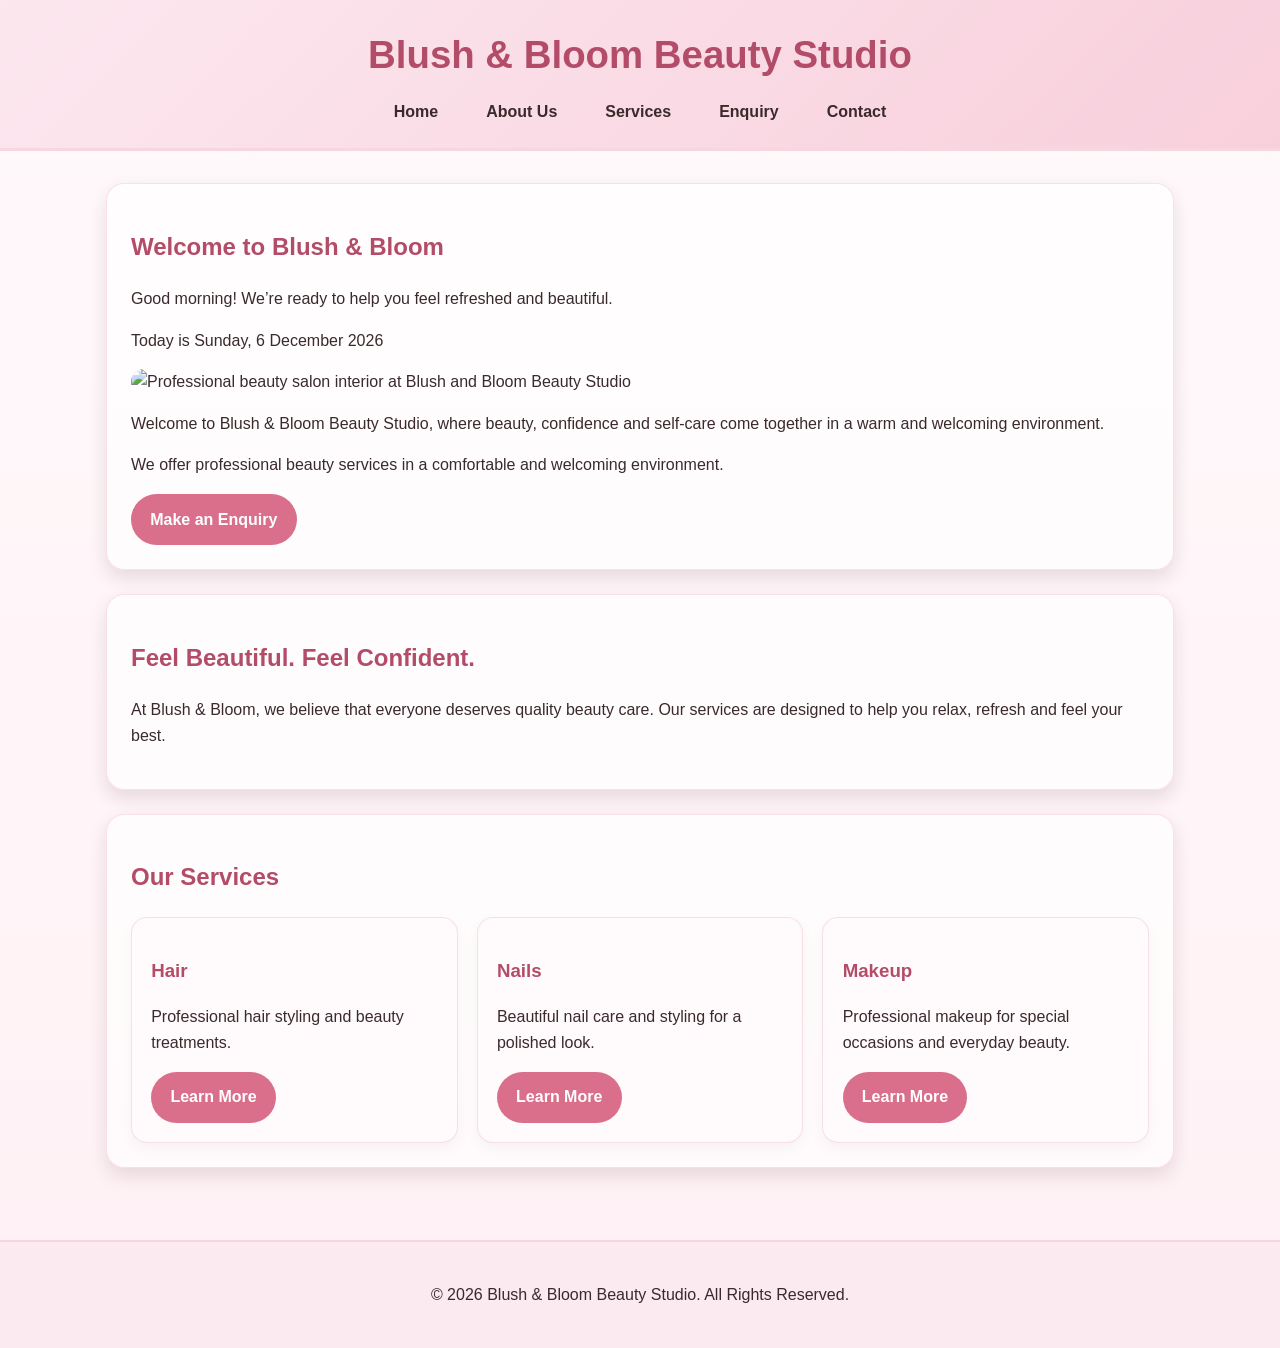
==== index.html @ 786375e1 "Add Blush & Bloom Beauty Studio website files to repository." ====
<!DOCTYPE html>
<html lang="en">

<head>
    <meta charset="UTF-8">
    <meta name="viewport" content="width=device-width, initial-scale=1.0">

    <title>Blush & Bloom Beauty Studio</title>
    <meta name="description" content="Discover Blush & Bloom Beauty Studio in South Africa. Explore professional hair styling, nail care and makeup services in a welcoming beauty studio.">
    <meta name="keywords" content="Blush and Bloom, beauty salon, hair styling, nail care, makeup, beauty treatments">
    <meta name="author" content="Blush & Bloom Beauty Studio">

    <link rel="stylesheet" href="css/style.css">
</head>

<body>
    <header>
        <h1>Blush & Bloom Beauty Studio</h1>

        <nav>
            <ul>
                <li><a href="index.html">Home</a></li>
                <li><a href="about.html">About Us</a></li>
                <li><a href="services.html">Services</a></li>
                <li><a href="enquiry.html">Enquiry</a></li>
                <li><a href="contact.html">Contact</a></li>
            </ul>
        </nav>
    </header>

    <main>
        <section>
            <h2>Welcome to Blush & Bloom</h2>
            <p id="dynamic-message"></p>
            <p id="current-date"></p>
            <img src="images/salon.jpg" alt="Professional beauty salon interior at Blush and Bloom Beauty Studio">

            <p>
                Welcome to Blush & Bloom Beauty Studio, where beauty,
                confidence and self-care come together in a warm and
                welcoming environment.
            </p>

            <p>
                We offer professional beauty services in a comfortable
                and welcoming environment.
            </p>

            <a href="enquiry.html" class="btn">Make an Enquiry</a>
        </section>

        <section>
            <h2>Feel Beautiful. Feel Confident.</h2>

            <p>
                At Blush & Bloom, we believe that everyone deserves
                quality beauty care. Our services are designed to help
                you relax, refresh and feel your best.
            </p>
        </section>

        <section>
            <h2>Our Services</h2>

            <div class="services-container">
                <div class="service-card">
                    <h3>Hair</h3>
                    <p>Professional hair styling and beauty treatments.</p>
                    <a href="services.html" class="btn">Learn More</a>
                </div>

                <div class="service-card">
                    <h3>Nails</h3>
                    <p>Beautiful nail care and styling for a polished look.</p>
                    <a href="services.html" class="btn">Learn More</a>
                </div>

                <div class="service-card">
                    <h3>Makeup</h3>
                    <p>Professional makeup for special occasions and everyday beauty.</p>
                    <a href="services.html" class="btn">Learn More</a>
                </div>
            </div>
        </section>
    </main>

    <footer>
        <p>&copy; 2026 Blush & Bloom Beauty Studio. All Rights Reserved.</p>
    </footer>

    <script src="js/script.js"></script>
</body>
</html>
---- css/style.css ----
:root {
  --rose: #f7d7df;
  --pink: #d96f8a;
  --deep-pink: #b34c68;
  --dark: #3a2a2b;
  --soft: #fffafc;
  --gold: #d4a373;
  --shadow: rgba(42, 24, 31, 0.12);
}

* {
  box-sizing: border-box;
}

body {
  margin: 0;
  font-family: Arial, Helvetica, sans-serif;
  line-height: 1.6;
  color: var(--dark);
  background: linear-gradient(to bottom, #fff9fb, #fff1f5);
}

header {
  background: linear-gradient(135deg, #fce7ef, #f8d0dc);
  padding: 1.5rem 1rem;
  border-bottom: 3px solid var(--rose);
  text-align: center;
}

header h1 {
  margin: 0 0 0.8rem;
  font-size: clamp(2rem, 3vw, 3rem);
  color: var(--deep-pink);
}

nav ul {
  list-style: none;
  display: flex;
  justify-content: center;
  flex-wrap: wrap;
  gap: 1rem;
  padding: 0;
  margin: 0;
}

nav a {
  text-decoration: none;
  color: var(--dark);
  font-weight: 600;
  padding: 0.6rem 1rem;
  border-radius: 999px;
  transition: 0.3s ease;
}

nav a:hover,
nav a:focus {
  background: var(--pink);
  color: white;
}

main {
  max-width: 1100px;
  margin: 0 auto;
  padding: 2rem 1rem 3rem;
}

section {
  background: rgba(255, 255, 255, 0.7);
  border: 1px solid rgba(217, 111, 138, 0.2);
  border-radius: 18px;
  box-shadow: 0 8px 18px var(--shadow);
  padding: 1.5rem;
  margin-bottom: 1.5rem;
}

h2, h3 {
  color: var(--deep-pink);
}

img {
  max-width: 100%;
  height: auto;
  border-radius: 14px;
  display: block;
  margin: 1rem 0;
  cursor: pointer;
  transition: transform 0.3s ease;
}

img.expanded {
  transform: scale(1.4);
  box-shadow: 0 12px 24px rgba(0, 0, 0, 0.18);
}

.btn {
  display: inline-block;
  background: var(--pink);
  color: white;
  text-decoration: none;
  padding: 0.8rem 1.2rem;
  border-radius: 999px;
  font-weight: 700;
  transition: 0.3s ease;
  border: none;
  cursor: pointer;
}

.btn:hover,
.btn:focus {
  background: var(--deep-pink);
}

.services-container {
  display: grid;
  grid-template-columns: repeat(auto-fit, minmax(220px, 1fr));
  gap: 1.2rem;
}

.service-card {
  background: #fffafc;
  border: 1px solid rgba(217, 111, 138, 0.2);
  border-radius: 16px;
  padding: 1.2rem;
  box-shadow: 0 6px 16px rgba(0, 0, 0, 0.04);
}

label {
  font-weight: 600;
}

input, select, textarea {
  width: 100%;
  max-width: 500px;
  padding: 0.8rem;
  margin-top: 0.4rem;
  border: 1px solid #e7b1c0;
  border-radius: 10px;
  font: inherit;
  background: #fff;
}

textarea {
  resize: vertical;
}

form {
  margin-top: 1rem;
}

#form-feedback,
#contact-feedback {
  margin-top: 1rem;
  font-weight: bold;
}

footer {
  text-align: center;
  padding: 1.5rem 1rem;
  background: #fbeaf0;
  color: var(--dark);
  border-top: 2px solid var(--rose);
}

.fade-in {
  opacity: 0;
  transform: translateY(20px);
  animation: fadeIn 0.8s ease forwards;
}

@keyframes fadeIn {
  to {
    opacity: 1;
    transform: translateY(0);
  }
}

@media (max-width: 600px) {
  nav ul {
    flex-direction: column;
  }

  section {
    padding: 1rem;
  }
}
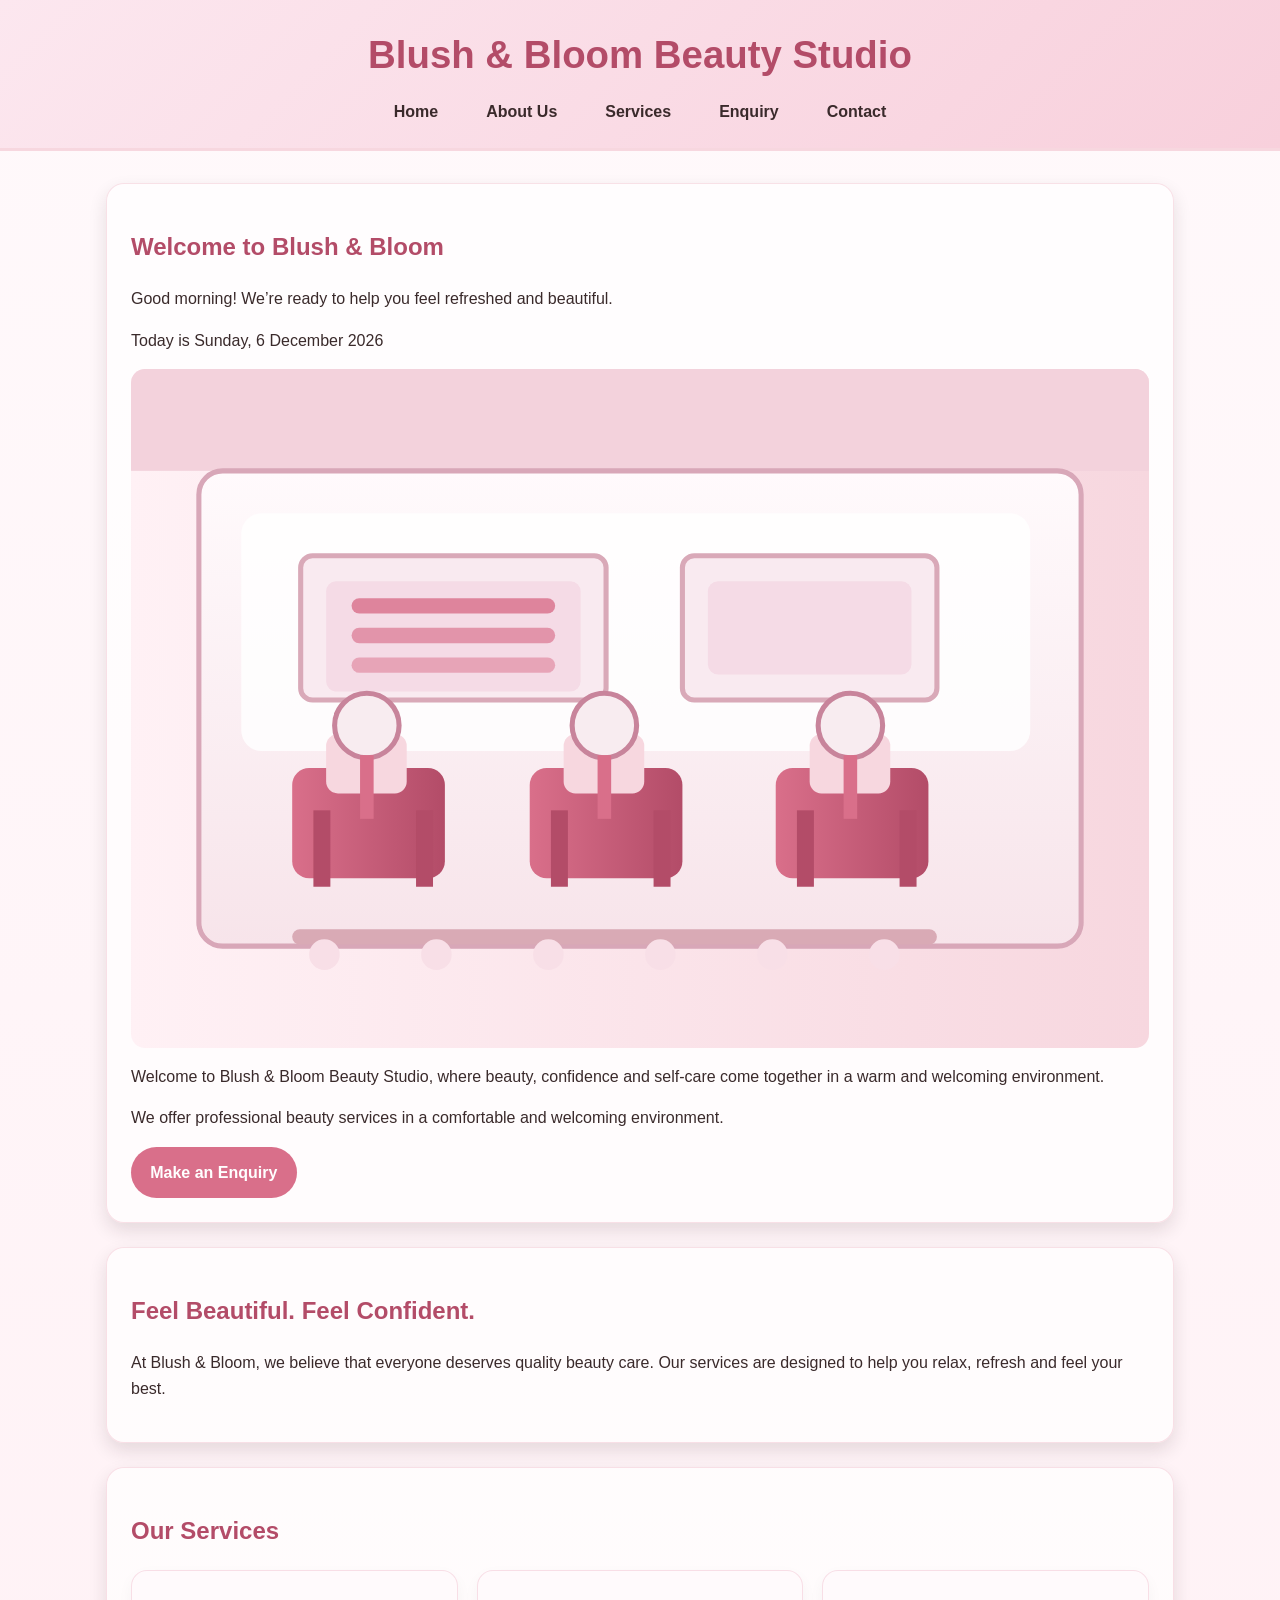
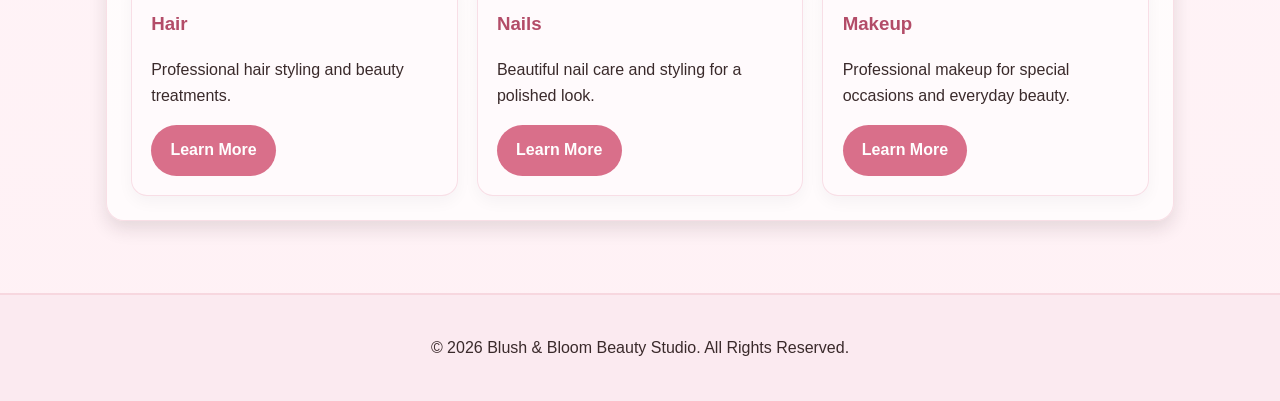
==== commit 7f955b73: "Add the remaining website assets and finalize the project files for the repo." ====
--- a/index.html
+++ b/index.html
@@ -33,7 +33,7 @@
             <h2>Welcome to Blush & Bloom</h2>
             <p id="dynamic-message"></p>
             <p id="current-date"></p>
-            <img src="images/salon.jpg" alt="Professional beauty salon interior at Blush and Bloom Beauty Studio">
+            <img src="images/salon.svg" alt="Professional beauty salon interior at Blush and Bloom Beauty Studio">
 
             <p>
                 Welcome to Blush & Bloom Beauty Studio, where beauty,
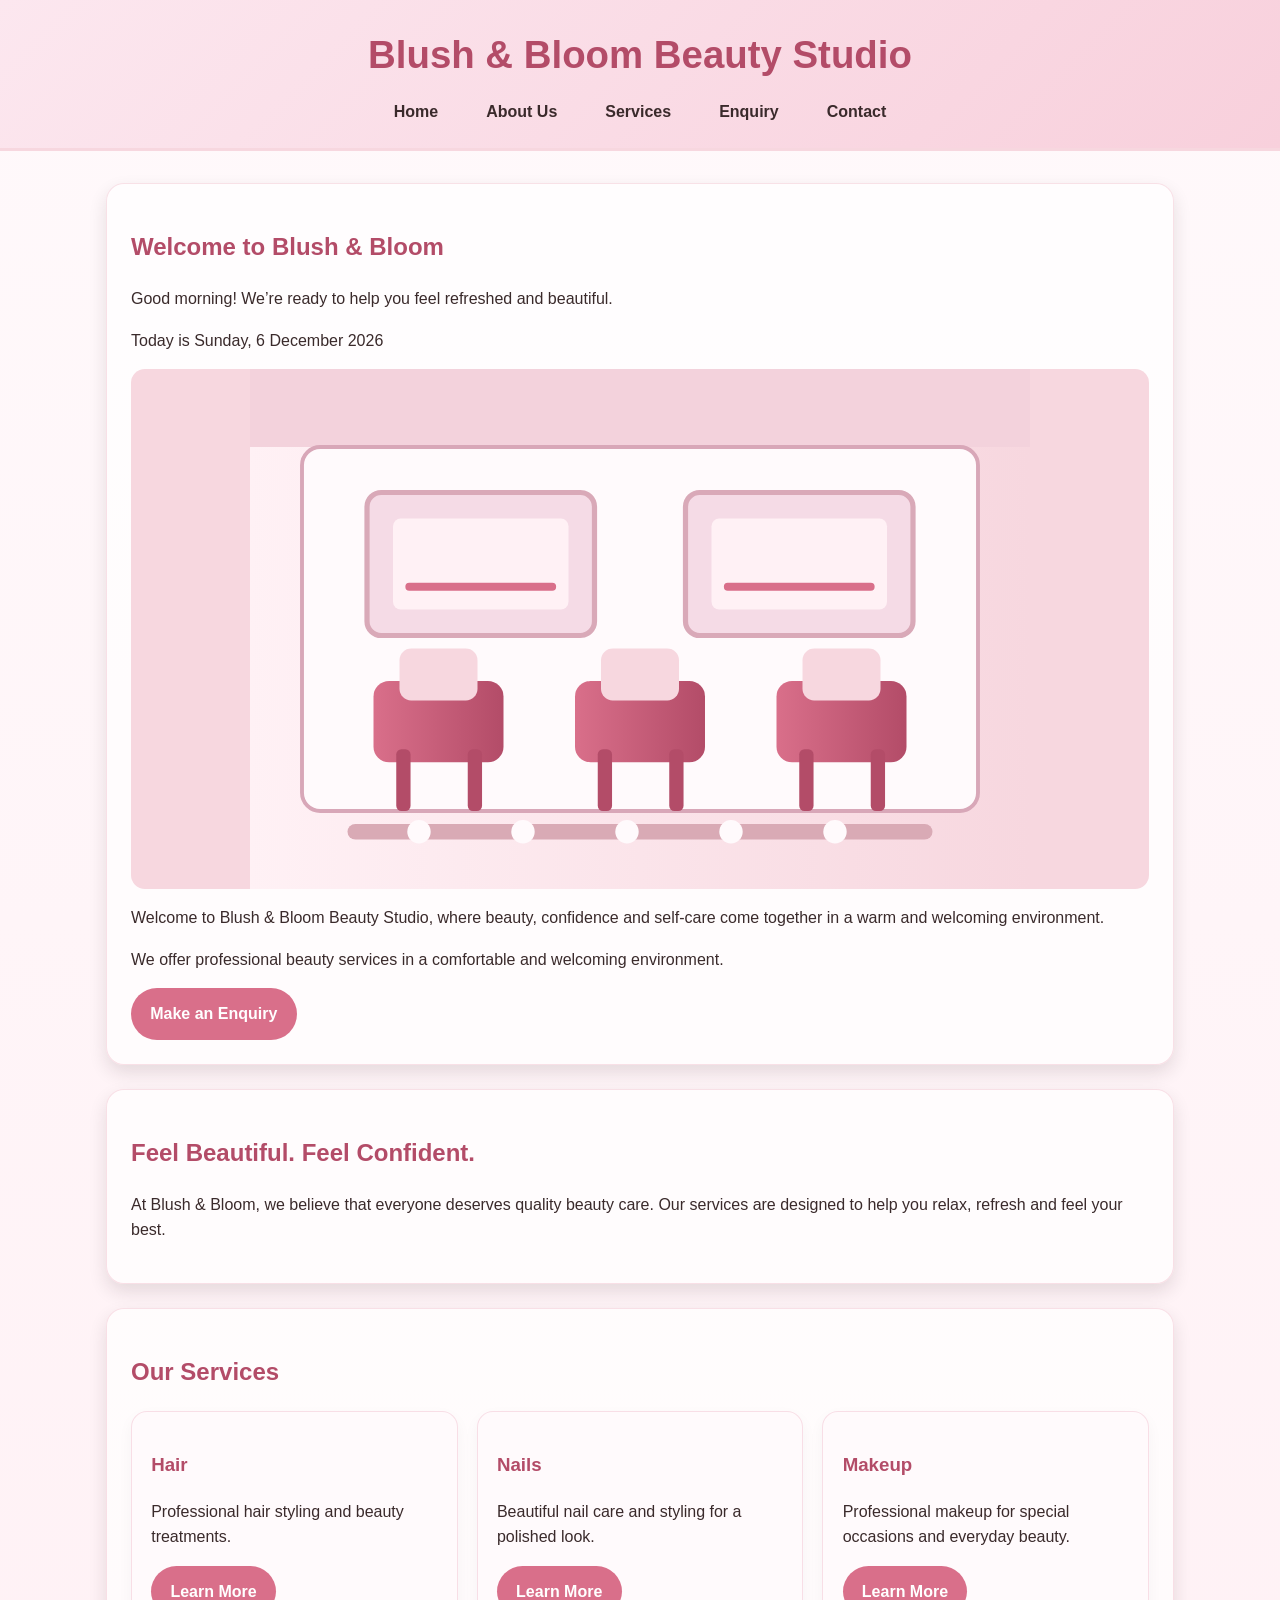
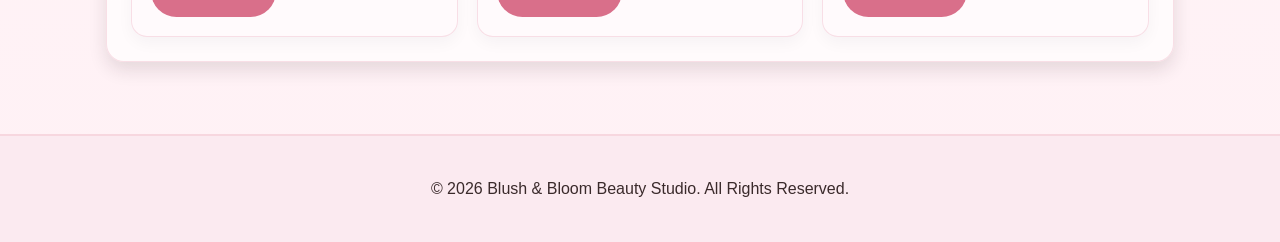
==== commit 51a72223: "Render salon artwork inline to avoid image path and deployment issues" ====
--- a/index.html
+++ b/index.html
@@ -16,7 +16,6 @@
 <body>
     <header>
         <h1>Blush & Bloom Beauty Studio</h1>
-
         <nav>
             <ul>
                 <li><a href="index.html">Home</a></li>
@@ -33,48 +32,82 @@
             <h2>Welcome to Blush & Bloom</h2>
             <p id="dynamic-message"></p>
             <p id="current-date"></p>
-            <img src="images/salon.svg" alt="Professional beauty salon interior at Blush and Bloom Beauty Studio">
+            <svg class="salon-image" xmlns="http://www.w3.org/2000/svg" viewBox="0 0 1200 800" role="img" aria-labelledby="salon-title salon-description" tabindex="0">
+                <title id="salon-title">Blush & Bloom Beauty Studio salon</title>
+                <desc id="salon-description">An illustration of a welcoming blush-pink salon interior with mirrors, styling chairs, and beauty products.</desc>
+                <defs>
+                    <linearGradient id="salon-background" x1="0" x2="1">
+                        <stop offset="0" stop-color="#fff1f5" />
+                        <stop offset="1" stop-color="#f7d7df" />
+                    </linearGradient>
+                    <linearGradient id="salon-chair" x1="0" x2="1">
+                        <stop offset="0" stop-color="#d96f8a" />
+                        <stop offset="1" stop-color="#b34c68" />
+                    </linearGradient>
+                </defs>
+                <rect width="1200" height="800" fill="url(#salon-background)" />
+                <rect width="1200" height="120" fill="#f3d2dc" />
+                <rect x="80" y="120" width="1040" height="560" rx="28" fill="#fffafc" stroke="#d8a7b8" stroke-width="6" />
+                <rect x="180" y="190" width="350" height="220" rx="22" fill="#f5dbe6" stroke="#d9a9b8" stroke-width="8" />
+                <rect x="670" y="190" width="350" height="220" rx="22" fill="#f5dbe6" stroke="#d9a9b8" stroke-width="8" />
+                <rect x="220" y="230" width="270" height="140" rx="12" fill="#fff1f5" />
+                <rect x="710" y="230" width="270" height="140" rx="12" fill="#fff1f5" />
+                <path d="M245 335h220M735 335h220" stroke="#d96f8a" stroke-width="12" stroke-linecap="round" />
+                <g fill="url(#salon-chair)">
+                    <rect x="190" y="480" width="200" height="125" rx="24" />
+                    <rect x="500" y="480" width="200" height="125" rx="24" />
+                    <rect x="810" y="480" width="200" height="125" rx="24" />
+                </g>
+                <g fill="#f7d7df">
+                    <rect x="230" y="430" width="120" height="80" rx="18" />
+                    <rect x="540" y="430" width="120" height="80" rx="18" />
+                    <rect x="850" y="430" width="120" height="80" rx="18" />
+                </g>
+                <g fill="#b34c68">
+                    <rect x="225" y="585" width="22" height="95" rx="8" />
+                    <rect x="335" y="585" width="22" height="95" rx="8" />
+                    <rect x="535" y="585" width="22" height="95" rx="8" />
+                    <rect x="645" y="585" width="22" height="95" rx="8" />
+                    <rect x="845" y="585" width="22" height="95" rx="8" />
+                    <rect x="955" y="585" width="22" height="95" rx="8" />
+                </g>
+                <rect x="150" y="700" width="900" height="24" rx="12" fill="#d9aab5" />
+                <g fill="#fffafc">
+                    <circle cx="260" cy="712" r="18" />
+                    <circle cx="420" cy="712" r="18" />
+                    <circle cx="580" cy="712" r="18" />
+                    <circle cx="740" cy="712" r="18" />
+                    <circle cx="900" cy="712" r="18" />
+                </g>
+            </svg>
 
             <p>
                 Welcome to Blush & Bloom Beauty Studio, where beauty,
                 confidence and self-care come together in a warm and
                 welcoming environment.
             </p>
-
-            <p>
-                We offer professional beauty services in a comfortable
-                and welcoming environment.
-            </p>
-
+            <p>We offer professional beauty services in a comfortable and welcoming environment.</p>
             <a href="enquiry.html" class="btn">Make an Enquiry</a>
         </section>
 
         <section>
             <h2>Feel Beautiful. Feel Confident.</h2>
-
-            <p>
-                At Blush & Bloom, we believe that everyone deserves
-                quality beauty care. Our services are designed to help
-                you relax, refresh and feel your best.
-            </p>
+            <p>At Blush & Bloom, we believe that everyone deserves quality beauty care. Our services are designed to help you relax, refresh and feel your best.</p>
         </section>
 
         <section>
             <h2>Our Services</h2>
-
             <div class="services-container">
                 <div class="service-card">
                     <h3>Hair</h3>
                     <p>Professional hair styling and beauty treatments.</p>
                     <a href="services.html" class="btn">Learn More</a>
                 </div>
-
                 <div class="service-card">
                     <h3>Nails</h3>
                     <p>Beautiful nail care and styling for a polished look.</p>
                     <a href="services.html" class="btn">Learn More</a>
                 </div>
-
                 <div class="service-card">
                     <h3>Makeup</h3>
                     <p>Professional makeup for special occasions and everyday beauty.</p>
--- a/css/style.css
+++ b/css/style.css
@@ -77,18 +77,20 @@
   color: var(--deep-pink);
 }
 
-img {
-  max-width: 100%;
+.salon-image {
+  display: block;
+  width: 100%;
   height: auto;
+  max-height: 520px;
+  margin: 1rem 0;
   border-radius: 14px;
-  display: block;
-  margin: 1rem 0;
+  background: var(--rose);
   cursor: pointer;
   transition: transform 0.3s ease;
 }
 
-img.expanded {
-  transform: scale(1.4);
+.salon-image.expanded {
+  transform: scale(1.02);
   box-shadow: 0 12px 24px rgba(0, 0, 0, 0.18);
 }
 
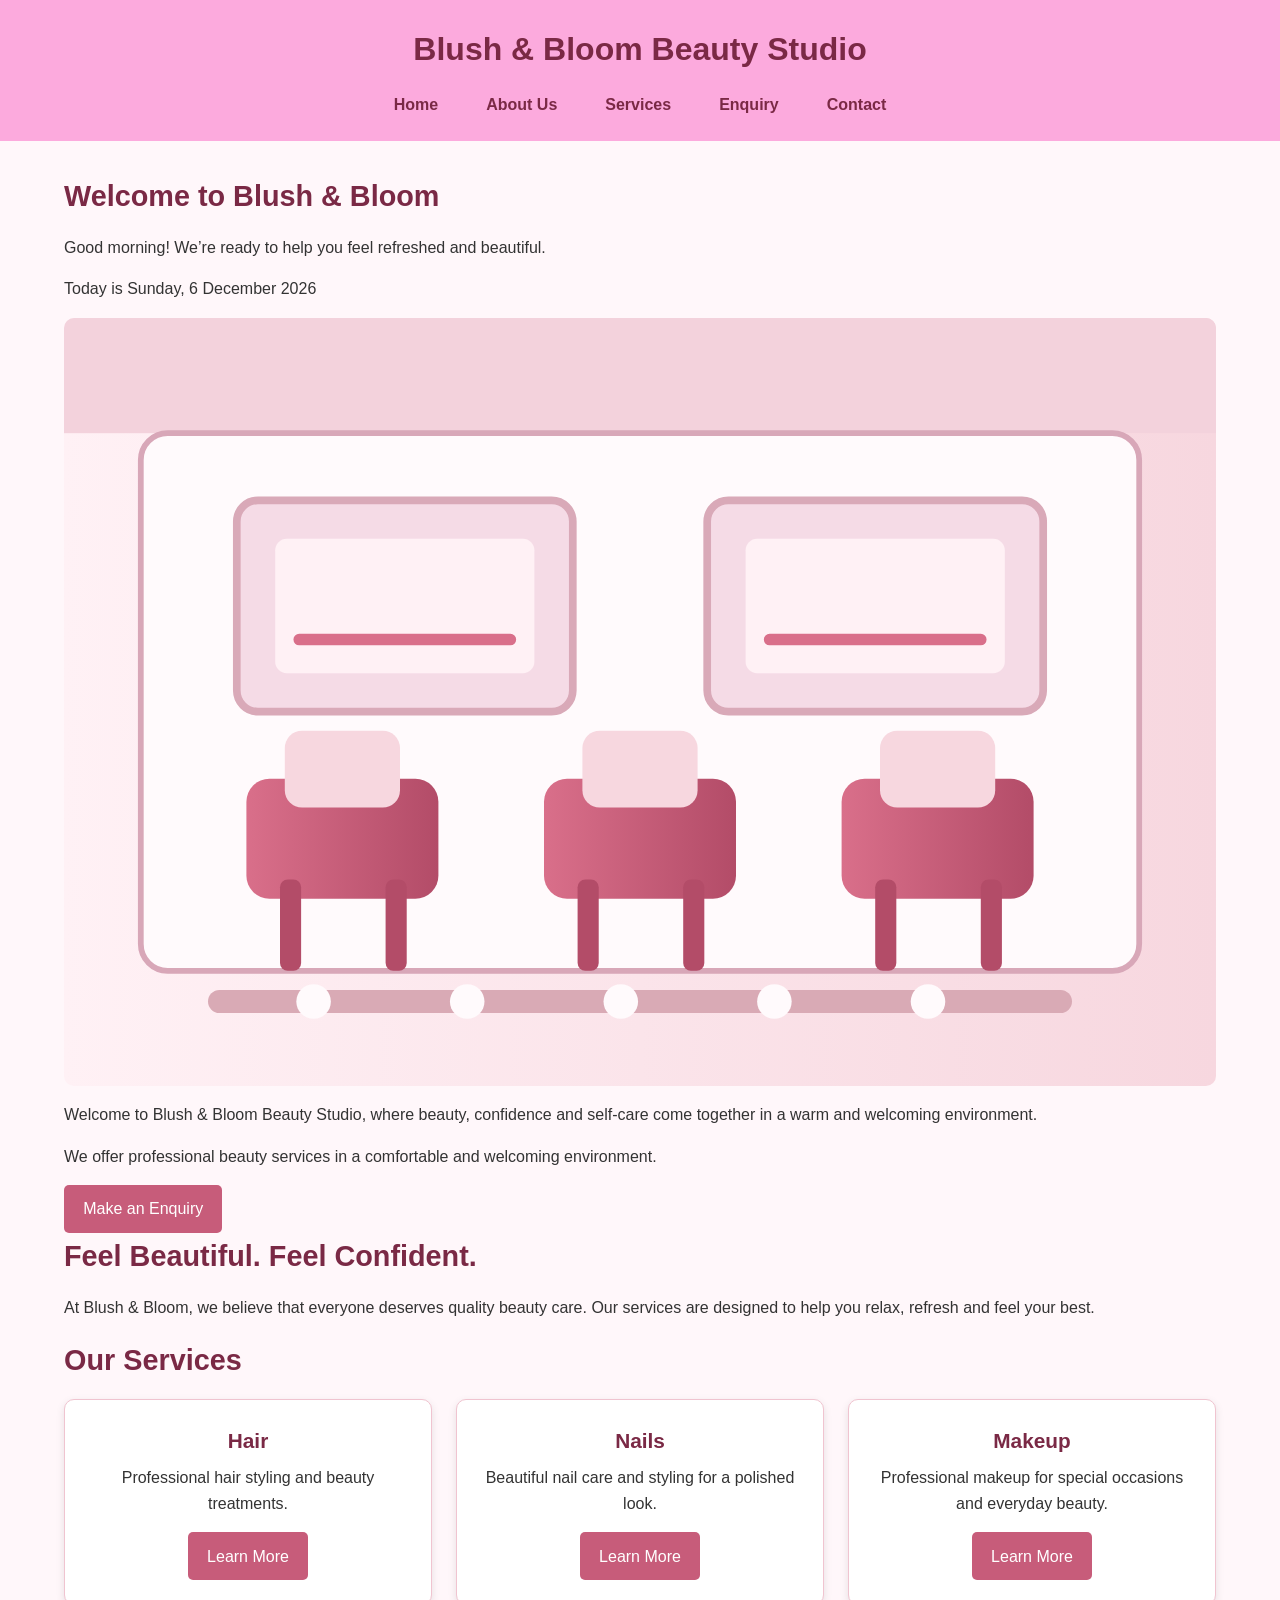
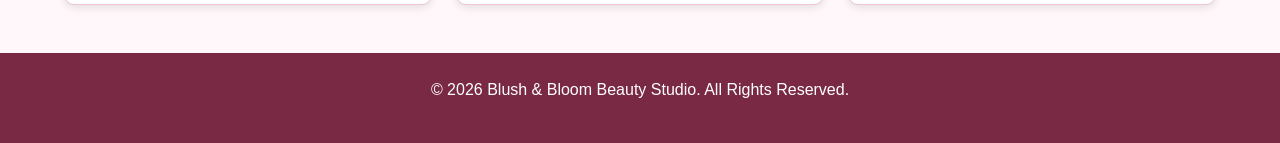
==== commit 53b4fbf1: "Set explicit dimensions and responsive display for salon artwork" ====
--- a/index.html
+++ b/index.html
@@ -11,6 +11,16 @@
     <meta name="author" content="Blush & Bloom Beauty Studio">
 
     <link rel="stylesheet" href="css/style.css">
+    <style>
+        .salon-image {
+            display: block;
+            width: 100%;
+            max-width: 100%;
+            height: auto;
+            margin: 1rem auto;
+            border-radius: 10px;
+        }
+    </style>
 </head>
 
 <body>
@@ -32,7 +42,7 @@
             <h2>Welcome to Blush & Bloom</h2>
             <p id="dynamic-message"></p>
             <p id="current-date"></p>
-            <svg class="salon-image" xmlns="http://www.w3.org/2000/svg" viewBox="0 0 1200 800" role="img" aria-labelledby="salon-title salon-description" tabindex="0">
+            <svg class="salon-image" xmlns="http://www.w3.org/2000/svg" width="1200" height="800" viewBox="0 0 1200 800" role="img" aria-labelledby="salon-title salon-description" tabindex="0">
                 <title id="salon-title">Blush & Bloom Beauty Studio salon</title>
                 <desc id="salon-description">An illustration of a welcoming blush-pink salon interior with mirrors, styling chairs, and beauty products.</desc>
                 <defs>
--- a/css/style.css
+++ b/css/style.css
@@ -1,187 +1,228 @@
-:root {
-  --rose: #f7d7df;
-  --pink: #d96f8a;
-  --deep-pink: #b34c68;
-  --dark: #3a2a2b;
-  --soft: #fffafc;
-  --gold: #d4a373;
-  --shadow: rgba(42, 24, 31, 0.12);
-}
+/*  BASIC STYLING */
 
 * {
-  box-sizing: border-box;
+    box-sizing: border-box;
+    margin: 0;
+    padding: 0;
 }
 
 body {
-  margin: 0;
-  font-family: Arial, Helvetica, sans-serif;
-  line-height: 1.6;
-  color: var(--dark);
-  background: linear-gradient(to bottom, #fff9fb, #fff1f5);
-}
+    font-family: Arial, sans-serif;
+    font-size: 1rem;
+    line-height: 1.6;
+    color: #333;
+    background-color: #fff7fa;
+}
+
+main {
+    width: 90%;
+    max-width: 1200px;
+    margin: 2rem auto;
+}
+
+h1,
+h2,
+h3 {
+    color: #7a2945;
+}
+
+h1 {
+    font-size: 2rem;
+    margin-bottom: 0.5rem;
+}
+
+h2 {
+    font-size: 1.8rem;
+    margin-bottom: 1rem;
+}
+
+h3 {
+    font-size: 1.3rem;
+    margin-bottom: 0.5rem;
+}
+
+p {
+    margin-bottom: 1rem;
+}
+
+
+/*HEADER */
 
 header {
-  background: linear-gradient(135deg, #fce7ef, #f8d0dc);
-  padding: 1.5rem 1rem;
-  border-bottom: 3px solid var(--rose);
-  text-align: center;
-}
-
-header h1 {
-  margin: 0 0 0.8rem;
-  font-size: clamp(2rem, 3vw, 3rem);
-  color: var(--deep-pink);
-}
+    background-color: #fcaadd;
+    padding: 1.5rem 5%;
+    text-align: center;
+}
+
+
+/* NAVIGATION */
 
 nav ul {
-  list-style: none;
-  display: flex;
-  justify-content: center;
-  flex-wrap: wrap;
-  gap: 1rem;
-  padding: 0;
-  margin: 0;
+    list-style: none;
+    display: flex;
+    justify-content: center;
+    align-items: center;
+    gap: 1rem;
+    flex-wrap: wrap;
+    margin-top: 1rem;
 }
 
 nav a {
-  text-decoration: none;
-  color: var(--dark);
-  font-weight: 600;
-  padding: 0.6rem 1rem;
-  border-radius: 999px;
-  transition: 0.3s ease;
-}
-
-nav a:hover,
-nav a:focus {
-  background: var(--pink);
-  color: white;
-}
-
-main {
-  max-width: 1100px;
-  margin: 0 auto;
-  padding: 2rem 1rem 3rem;
-}
-
-section {
-  background: rgba(255, 255, 255, 0.7);
-  border: 1px solid rgba(217, 111, 138, 0.2);
-  border-radius: 18px;
-  box-shadow: 0 8px 18px var(--shadow);
-  padding: 1.5rem;
-  margin-bottom: 1.5rem;
-}
-
-h2, h3 {
-  color: var(--deep-pink);
-}
-
-.salon-image {
-  display: block;
-  width: 100%;
-  height: auto;
-  max-height: 520px;
-  margin: 1rem 0;
-  border-radius: 14px;
-  background: var(--rose);
-  cursor: pointer;
-  transition: transform 0.3s ease;
-}
-
-.salon-image.expanded {
-  transform: scale(1.02);
-  box-shadow: 0 12px 24px rgba(0, 0, 0, 0.18);
-}
-
+    text-decoration: none;
+    color: #7a2945;
+    font-weight: bold;
+    padding: 0.6rem 1rem;
+    border-radius: 5px;
+}
+
+nav a:hover {
+    background-color: white;
+    color: #c75c7a;
+}
+
+
+/* IMAGES */
+
+img {
+    max-width: 100%;
+    height: auto;
+    display: block;
+    margin: 1rem auto;
+    border-radius: 10px;
+}
+
+
+/*SERVICES */
+
+.services-container {
+    display: grid;
+    grid-template-columns: repeat(3, 1fr);
+    gap: 1.5rem;
+}
+
+.service-card {
+    background-color: white;
+    padding: 1.5rem;
+    border: 1px solid #f0c4d0;
+    border-radius: 10px;
+    box-shadow: 0 3px 8px rgba(0, 0, 0, 0.1);
+    text-align: center;
+}
+
+.service-card:hover {
+    transform: translateY(-3px);
+}
+
+
+/* BUTTONS */
+
+button,
 .btn {
-  display: inline-block;
-  background: var(--pink);
-  color: white;
-  text-decoration: none;
-  padding: 0.8rem 1.2rem;
-  border-radius: 999px;
-  font-weight: 700;
-  transition: 0.3s ease;
-  border: none;
-  cursor: pointer;
-}
-
-.btn:hover,
-.btn:focus {
-  background: var(--deep-pink);
-}
-
-.services-container {
-  display: grid;
-  grid-template-columns: repeat(auto-fit, minmax(220px, 1fr));
-  gap: 1.2rem;
-}
-
-.service-card {
-  background: #fffafc;
-  border: 1px solid rgba(217, 111, 138, 0.2);
-  border-radius: 16px;
-  padding: 1.2rem;
-  box-shadow: 0 6px 16px rgba(0, 0, 0, 0.04);
+    display: inline-block;
+    background-color: #c75c7a;
+    color: white;
+    border: none;
+    padding: 0.7rem 1.2rem;
+    border-radius: 5px;
+    text-decoration: none;
+    cursor: pointer;
+    font-size: 1rem;
+}
+
+button:hover,
+.btn:hover {
+    background-color: #7a2945;
+}
+
+
+/* FORMS */
+
+form {
+    background-color: white;
+    padding: 1.5rem;
+    border-radius: 10px;
+    box-shadow: 0 3px 8px rgba(0, 0, 0, 0.1);
 }
 
 label {
-  font-weight: 600;
-}
-
-input, select, textarea {
-  width: 100%;
-  max-width: 500px;
-  padding: 0.8rem;
-  margin-top: 0.4rem;
-  border: 1px solid #e7b1c0;
-  border-radius: 10px;
-  font: inherit;
-  background: #fff;
+    display: block;
+    margin-top: 1rem;
+    margin-bottom: 0.3rem;
+    font-weight: bold;
+}
+
+input,
+textarea,
+select {
+    width: 100%;
+    padding: 0.7rem;
+    border: 1px solid #ccc;
+    border-radius: 5px;
+    font-size: 1rem;
 }
 
 textarea {
-  resize: vertical;
-}
-
-form {
-  margin-top: 1rem;
-}
-
-#form-feedback,
-#contact-feedback {
-  margin-top: 1rem;
-  font-weight: bold;
-}
+    min-height: 120px;
+    resize: vertical;
+}
+/* FOOTER */
 
 footer {
-  text-align: center;
-  padding: 1.5rem 1rem;
-  background: #fbeaf0;
-  color: var(--dark);
-  border-top: 2px solid var(--rose);
-}
-
-.fade-in {
-  opacity: 0;
-  transform: translateY(20px);
-  animation: fadeIn 0.8s ease forwards;
-}
-
-@keyframes fadeIn {
-  to {
-    opacity: 1;
-    transform: translateY(0);
-  }
-}
-
-@media (max-width: 600px) {
-  nav ul {
-    flex-direction: column;
-  }
-
-  section {
-    padding: 1rem;
-  }
-}
+    background-color: #7a2945;
+    color: white;
+    text-align: center;
+    padding: 1.5rem;
+    margin-top: 3rem;
+}
+
+
+/* 
+   TABLET RESPONSIVE DESIGN */
+
+@media screen and (max-width: 768px) {
+
+    .services-container {
+        grid-template-columns: repeat(2, 1fr);
+    }
+
+    nav ul {
+        gap: 0.5rem;
+    }
+
+    h1 {
+        font-size: 1.7rem;
+    }
+}
+
+
+/* 
+   MOBILE RESPONSIVE DESIGN
+  */
+
+@media screen and (max-width: 480px) {
+
+    body {
+        font-size: 0.95rem;
+    }
+
+    main {
+        width: 94%;
+    }
+
+    nav ul {
+        flex-direction: column;
+        gap: 0.3rem;
+    }
+
+    .services-container {
+        grid-template-columns: 1fr;
+    }
+
+    h1 {
+        font-size: 1.5rem;
+    }
+
+    h2 {
+        font-size: 1.5rem;
+    }
+}
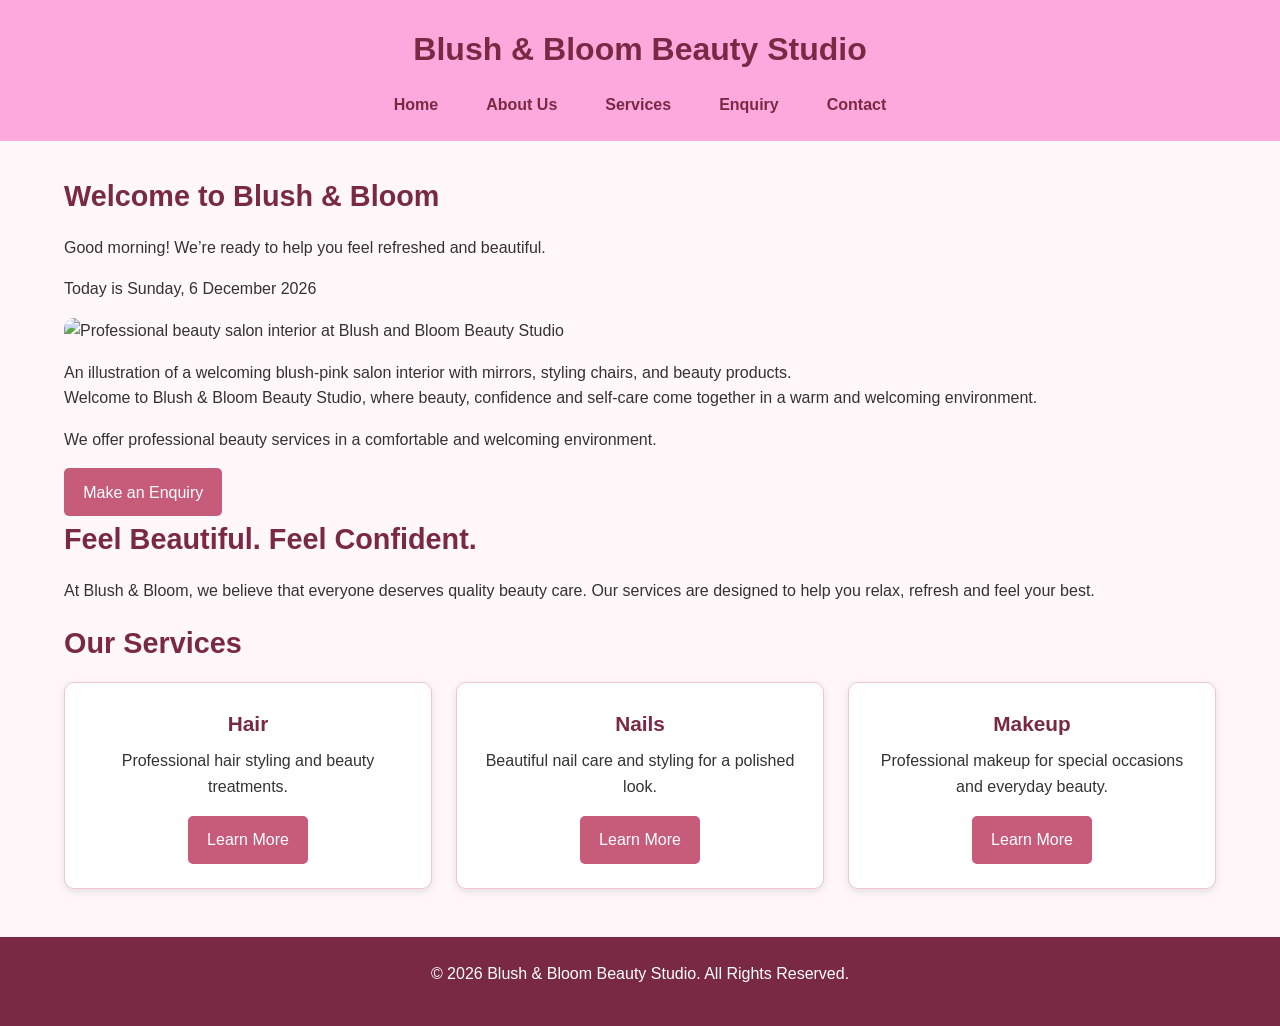
==== commit ab130b70: "Fix homepage salon image" ====
--- a/index.html
+++ b/index.html
@@ -11,16 +11,6 @@
     <meta name="author" content="Blush & Bloom Beauty Studio">
 
     <link rel="stylesheet" href="css/style.css">
-    <style>
-        .salon-image {
-            display: block;
-            width: 100%;
-            max-width: 100%;
-            height: auto;
-            margin: 1rem auto;
-            border-radius: 10px;
-        }
-    </style>
 </head>
 
 <body>
@@ -42,7 +32,7 @@
             <h2>Welcome to Blush & Bloom</h2>
             <p id="dynamic-message"></p>
             <p id="current-date"></p>
-            <svg class="salon-image" xmlns="http://www.w3.org/2000/svg" width="1200" height="800" viewBox="0 0 1200 800" role="img" aria-labelledby="salon-title salon-description" tabindex="0">
+<img src="images/salon.jpg" alt="Professional beauty salon interior at Blush and Bloom Beauty Studio">
                 <title id="salon-title">Blush & Bloom Beauty Studio salon</title>
                 <desc id="salon-description">An illustration of a welcoming blush-pink salon interior with mirrors, styling chairs, and beauty products.</desc>
                 <defs>
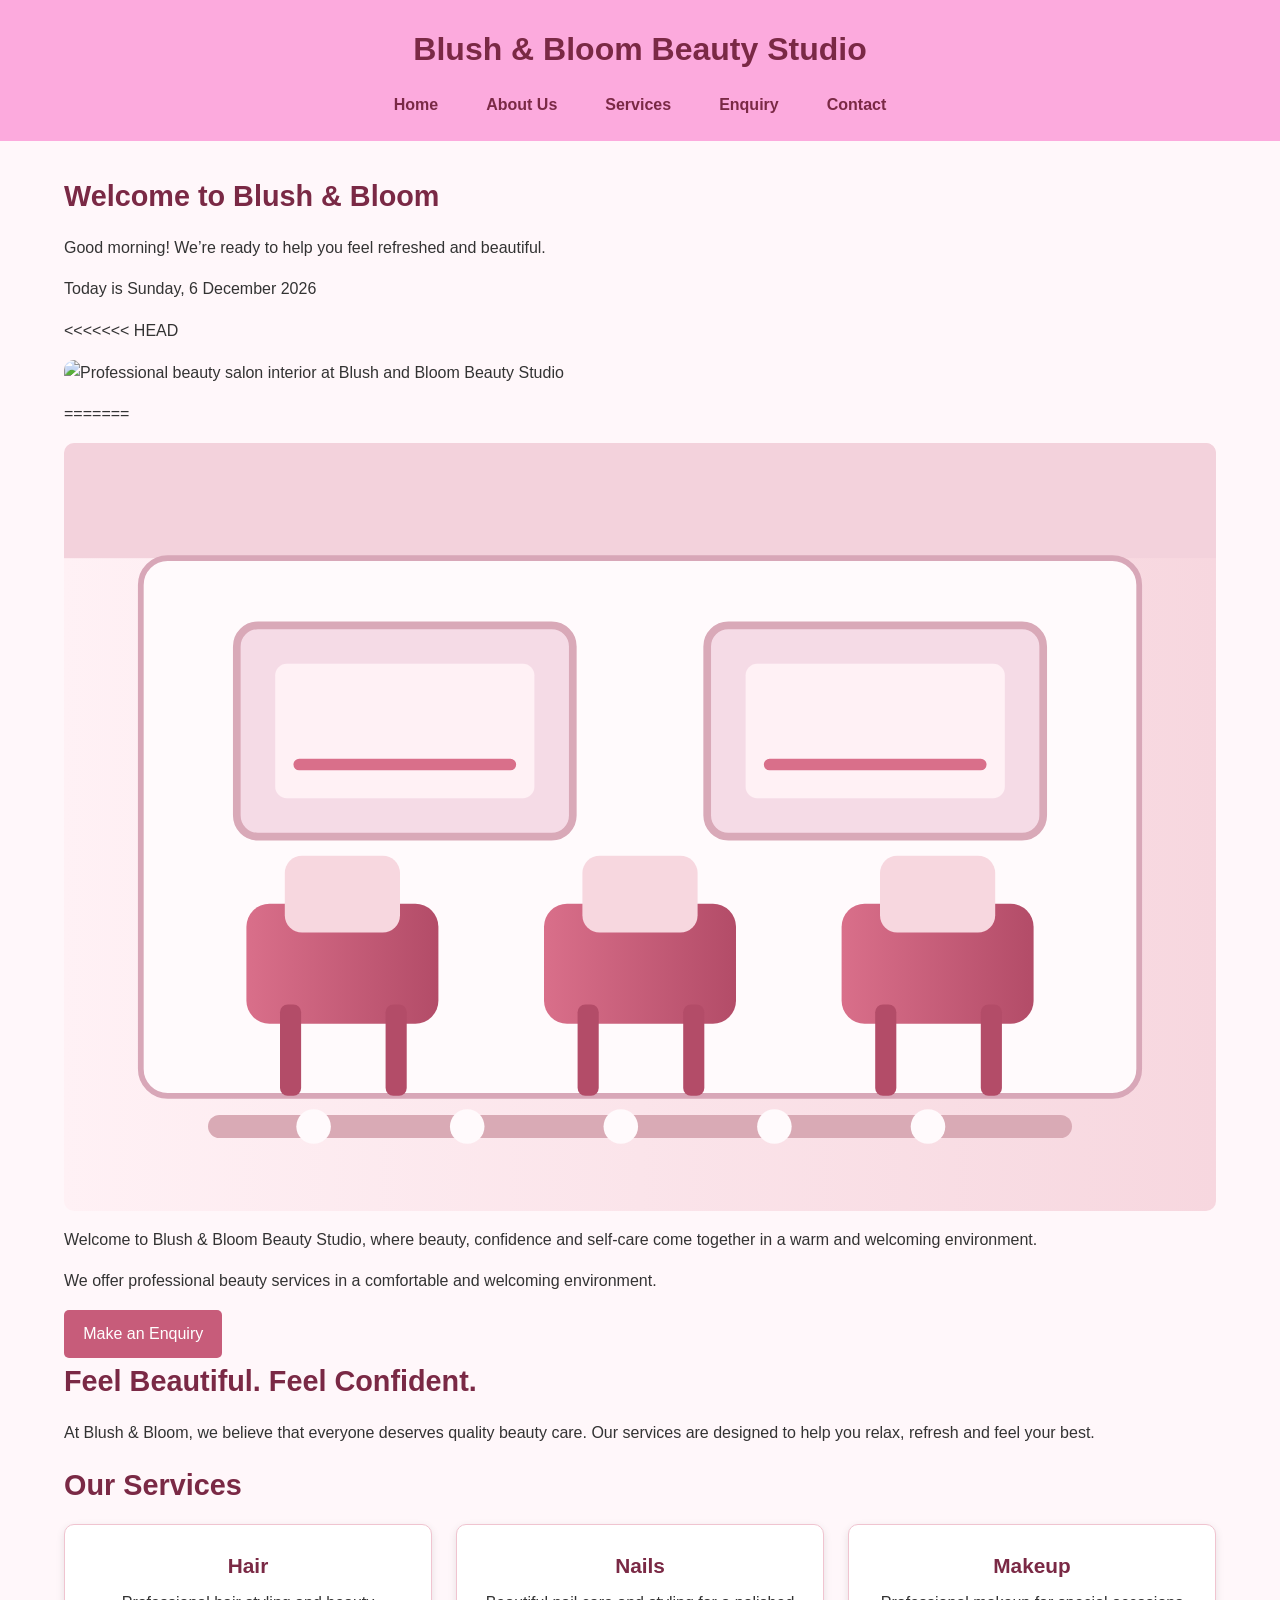
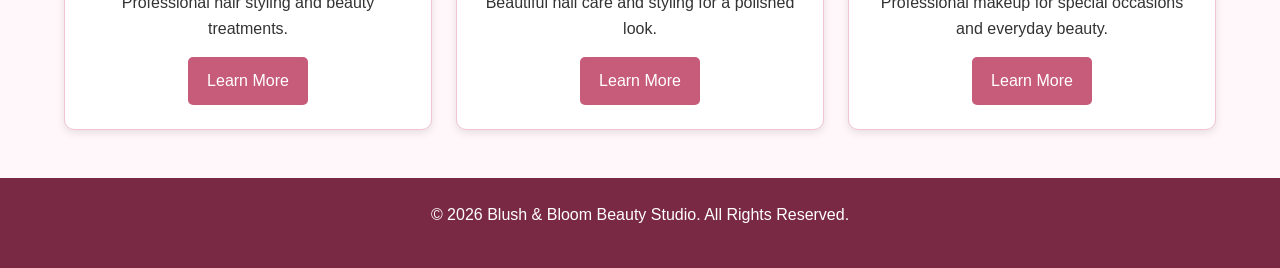
==== commit 7e31011a: "Merge branch 'main' of https://github.com/chaanetemoso-oss/blush-bloom-beauty-studio" ====
--- a/index.html
+++ b/index.html
@@ -11,6 +11,16 @@
     <meta name="author" content="Blush & Bloom Beauty Studio">
 
     <link rel="stylesheet" href="css/style.css">
+    <style>
+        .salon-image {
+            display: block;
+            width: 100%;
+            max-width: 100%;
+            height: auto;
+            margin: 1rem auto;
+            border-radius: 10px;
+        }
+    </style>
 </head>
 
 <body>
@@ -32,7 +42,11 @@
             <h2>Welcome to Blush & Bloom</h2>
             <p id="dynamic-message"></p>
             <p id="current-date"></p>
+<<<<<<< HEAD
 <img src="images/salon.jpg" alt="Professional beauty salon interior at Blush and Bloom Beauty Studio">
+=======
+            <svg class="salon-image" xmlns="http://www.w3.org/2000/svg" width="1200" height="800" viewBox="0 0 1200 800" role="img" aria-labelledby="salon-title salon-description" tabindex="0">
+>>>>>>> 53b4fbf155d696b0aafcd7b3786f0fd907717cb0
                 <title id="salon-title">Blush & Bloom Beauty Studio salon</title>
                 <desc id="salon-description">An illustration of a welcoming blush-pink salon interior with mirrors, styling chairs, and beauty products.</desc>
                 <defs>
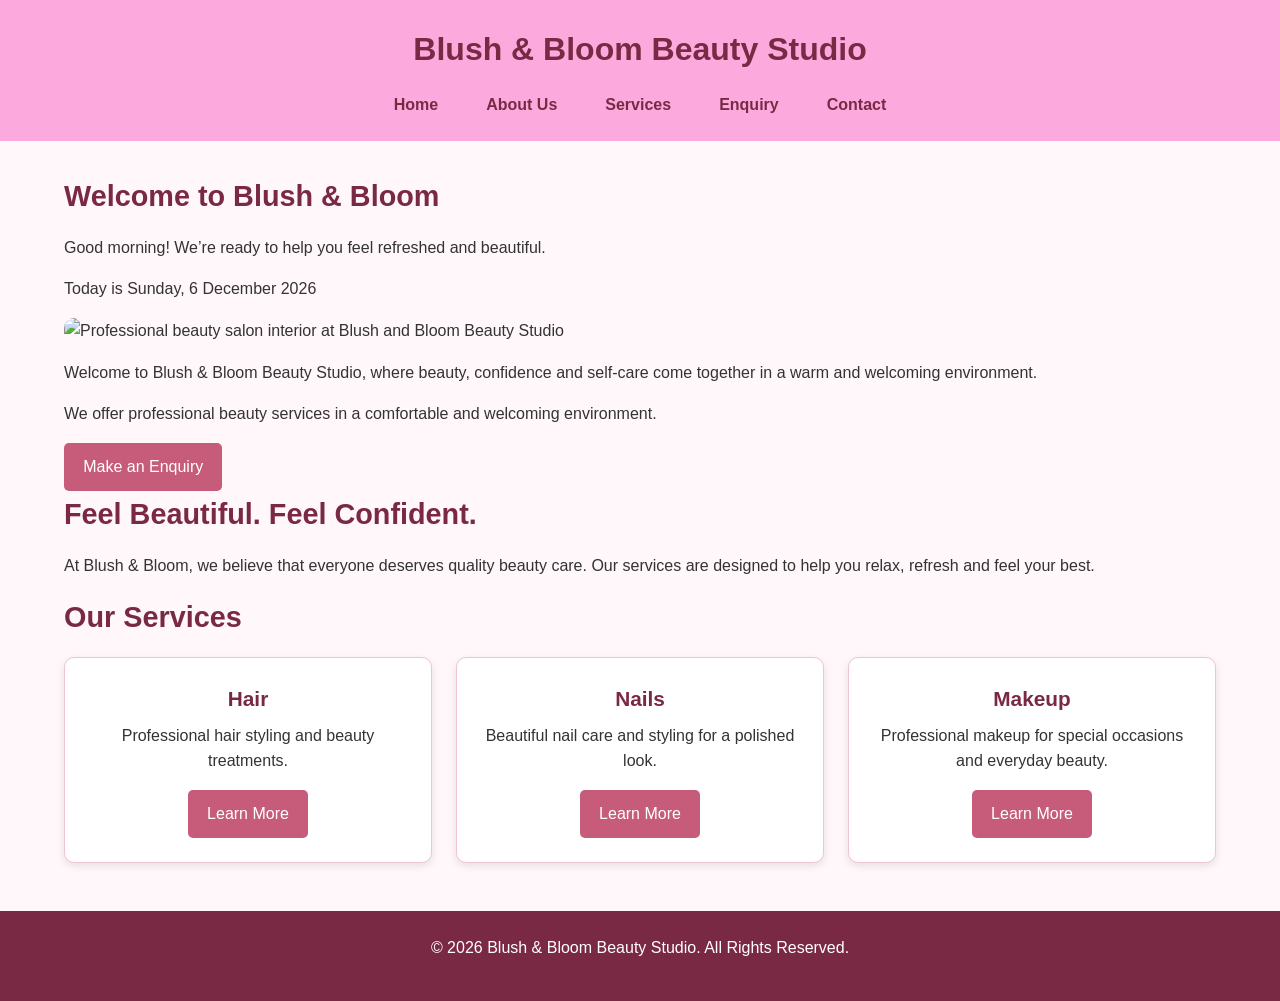
==== commit 591b5ec2: "Fix homepage image merge conflict" ====
--- a/index.html
+++ b/index.html
@@ -41,61 +41,10 @@
         <section>
             <h2>Welcome to Blush & Bloom</h2>
             <p id="dynamic-message"></p>
-            <p id="current-date"></p>
-<<<<<<< HEAD
+    <p id="current-date"></p>
 <img src="images/salon.jpg" alt="Professional beauty salon interior at Blush and Bloom Beauty Studio">
-=======
-            <svg class="salon-image" xmlns="http://www.w3.org/2000/svg" width="1200" height="800" viewBox="0 0 1200 800" role="img" aria-labelledby="salon-title salon-description" tabindex="0">
->>>>>>> 53b4fbf155d696b0aafcd7b3786f0fd907717cb0
-                <title id="salon-title">Blush & Bloom Beauty Studio salon</title>
-                <desc id="salon-description">An illustration of a welcoming blush-pink salon interior with mirrors, styling chairs, and beauty products.</desc>
-                <defs>
-                    <linearGradient id="salon-background" x1="0" x2="1">
-                        <stop offset="0" stop-color="#fff1f5" />
-                        <stop offset="1" stop-color="#f7d7df" />
-                    </linearGradient>
-                    <linearGradient id="salon-chair" x1="0" x2="1">
-                        <stop offset="0" stop-color="#d96f8a" />
-                        <stop offset="1" stop-color="#b34c68" />
-                    </linearGradient>
-                </defs>
-                <rect width="1200" height="800" fill="url(#salon-background)" />
-                <rect width="1200" height="120" fill="#f3d2dc" />
-                <rect x="80" y="120" width="1040" height="560" rx="28" fill="#fffafc" stroke="#d8a7b8" stroke-width="6" />
-                <rect x="180" y="190" width="350" height="220" rx="22" fill="#f5dbe6" stroke="#d9a9b8" stroke-width="8" />
-                <rect x="670" y="190" width="350" height="220" rx="22" fill="#f5dbe6" stroke="#d9a9b8" stroke-width="8" />
-                <rect x="220" y="230" width="270" height="140" rx="12" fill="#fff1f5" />
-                <rect x="710" y="230" width="270" height="140" rx="12" fill="#fff1f5" />
-                <path d="M245 335h220M735 335h220" stroke="#d96f8a" stroke-width="12" stroke-linecap="round" />
-                <g fill="url(#salon-chair)">
-                    <rect x="190" y="480" width="200" height="125" rx="24" />
-                    <rect x="500" y="480" width="200" height="125" rx="24" />
-                    <rect x="810" y="480" width="200" height="125" rx="24" />
-                </g>
-                <g fill="#f7d7df">
-                    <rect x="230" y="430" width="120" height="80" rx="18" />
-                    <rect x="540" y="430" width="120" height="80" rx="18" />
-                    <rect x="850" y="430" width="120" height="80" rx="18" />
-                </g>
-                <g fill="#b34c68">
-                    <rect x="225" y="585" width="22" height="95" rx="8" />
-                    <rect x="335" y="585" width="22" height="95" rx="8" />
-                    <rect x="535" y="585" width="22" height="95" rx="8" />
-                    <rect x="645" y="585" width="22" height="95" rx="8" />
-                    <rect x="845" y="585" width="22" height="95" rx="8" />
-                    <rect x="955" y="585" width="22" height="95" rx="8" />
-                </g>
-                <rect x="150" y="700" width="900" height="24" rx="12" fill="#d9aab5" />
-                <g fill="#fffafc">
-                    <circle cx="260" cy="712" r="18" />
-                    <circle cx="420" cy="712" r="18" />
-                    <circle cx="580" cy="712" r="18" />
-                    <circle cx="740" cy="712" r="18" />
-                    <circle cx="900" cy="712" r="18" />
-                </g>
-            </svg>
-
-            <p>
+             
+<p>
                 Welcome to Blush & Bloom Beauty Studio, where beauty,
                 confidence and self-care come together in a warm and
                 welcoming environment.
